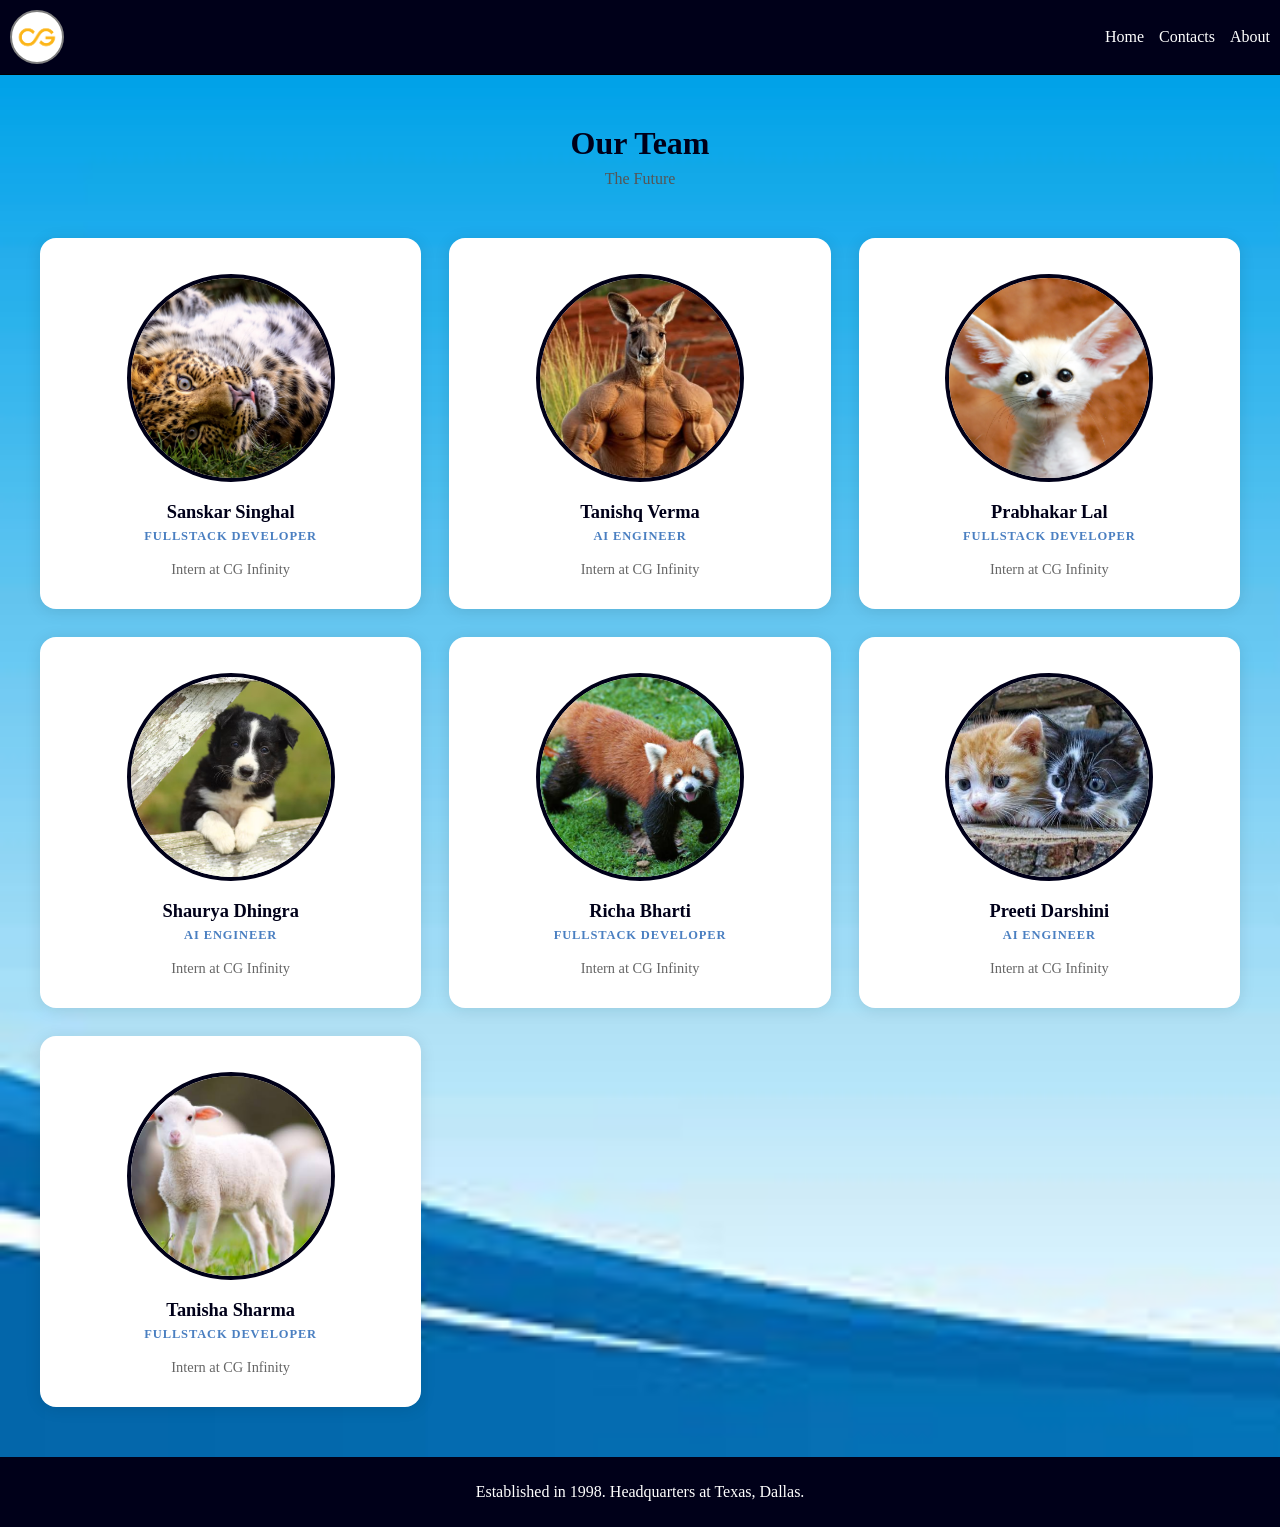
==== about.html @ 14ca2551 "About page and general improvements" ====
<!DOCTYPE html>
<html lang="en">
<head>
    <meta charset="UTF-8">
    <meta name="viewport" content="width=device-width, initial-scale=1.0">
    <title>Document</title>
    <link rel="stylesheet" href="styles.css">
</head>
<body>
    <header class="navbar">
        <img src="resources/logo.png" class="logo">
        <div class="right-nav">
            <a href="index.html">Home</a>
            <a href="contacts.html">Contacts</a>
            <a href="about.html">About</a>
        </div>
    </header>

    <main class="aboutbg">
        <div class="about-header">
            <h2>Our Team</h2>
            <p>The Future</p>
        </div>
        <div class="about">
            <div class="about-card">
                <img src="resources/prof4.png" alt="Sanskar Singhal">
                <h3>Sanskar Singhal</h3>
                <span class="about-role">Fullstack Developer</span>
                <p>Intern at CG Infinity</p>
            </div>
            <div class="about-card">
                <img src="resources/prof6.png" alt="Tanishq Verma" style="object-position: top;">
                <h3>Tanishq Verma</h3>
                <span class="about-role">AI Engineer</span>
                <p>Intern at CG Infinity</p>
            </div>
            <div class="about-card">
                <img src="resources/prof1.png" alt="Prabhakar Lal">
                <h3>Prabhakar Lal</h3>
                <span class="about-role">Fullstack Developer</span>
                <p>Intern at CG Infinity</p>
            </div>
            <div class="about-card">
                <img src="resources/prof3.png" alt="Shaurya Dhingra">
                <h3>Shaurya Dhingra</h3>
                <span class="about-role">AI Engineer</span>
                <p>Intern at CG Infinity</p>
            </div>
            <div class="about-card">
                <img src="resources/prof5.png" alt="Richa Bharti">
                <h3>Richa Bharti</h3>
                <span class="about-role">Fullstack Developer</span>
                <p>Intern at CG Infinity</p>
            </div>
            <div class="about-card">
                <img src="resources/prof2.png" alt="Preeti Darshini">
                <h3>Preeti Darshini</h3>
                <span class="about-role">AI Engineer</span>
                <p>Intern at CG Infinity</p>
            </div>
            <div class="about-card">
                <img src="resources/prof7.png" alt="Tanisha Sharma">
                <h3>Tanisha Sharma</h3>
                <span class="about-role">Fullstack Developer</span>
                <p>Intern at CG Infinity</p>
            </div>
        </div>
    </main>
    <footer class ="footer">
        <p>Established in 1998. Headquarters at Texas, Dallas.</p>
    </footer>
</body>
</html>
---- styles.css ----
html, body {
    margin: 0;
    min-height: 100vh;
}

body {
    display: flex;
    flex-direction: column;
    margin: 0;
}

main {
    flex: 1;
}

a {
    text-decoration: none;
}

.navbar {
    display: flex;
    align-items: center;
    justify-content: space-between;
    padding: 10px 10px;
    border-bottom: 1px solid black;
    background-color: rgb(0, 0, 25);
    color: white;
}

.right-nav{
    display: flex;
    gap: 15px;
}

.right-nav a{
    color: white;
}

.logo {
    border: 2px solid gray;
    background-color: white;
    width: 50px;;
    height: 50px;
    border-radius: 50%;
}

.footer {
    border-top: 1px white black;
    text-align: center;
    background: rgb(0,0,25);
    color: white;
    padding: 10px;
}


.signup {
    display: flex;
    flex-direction: column;
    align-items: center;
    justify-content: center;
    text-align: center;
    background-image: url(resources/signup-bg.png);
    background-size: auto;
    background-repeat: no-repeat;
}

.signup section{
    border: 2px solid black;
    padding: 20px;
}

.signupform{
    display: flex;
    flex-direction: column;
    gap: 20px;
}

.signupform input{
    padding: 5px;
    border-radius: 5px;
    border: none;
}

.signupform button{
    width: auto;
    align-self: center;
    padding: 5px 10px;
    cursor: pointer;
}

.loginform{
    display: flex;
    flex-direction: column;
    gap: 20px;
    font-size: 20px;
    background: rgb(0,0,25);
    color: white;
    border-radius: 15px;
}

.loginform input{
    padding: 5px;
    border-radius: 5px;
    border: none;
}

.userhome{
    background-image: url(resources/userhome-bg.png);
    background-size: cover;
    font-size: 20px;
}
.profile {
    display: flex;
    justify-content: space-between;
    gap: 10px;
    padding: 10px;
}

.userinfo{
    display: flex;
    gap: 15px;
    align-items: center;
    padding: 10px;
}

.userinfo img{
    border: 1px solid black;
    width: 150px;
    height: 150px;
    border-radius: 50%;
}

.logout{
    display: flex;
    align-items: center;
}

.logout a{
    color: black;
}
.homelayout{
    display: grid;
    grid-template-columns: 1fr 2fr 1fr;
}

.left{
    border-right: 1px solid black;
    text-align: center;
    font-size: 20px;
}

.right{
    border-left: 1px solid black;
    text-align: center;
    font-size: 20px;
}

.highlight-card {
    display: grid;
    grid-template-columns: 1fr 1fr;
    align-items: stretch;
    margin: 15px;
    border-radius: 10px;
    box-shadow: 2px 2px 5px rgba(0, 0, 0, 0.3);
}

.highlight-card p{
    padding-right: 5px;
    background-color: lightgray;
    border-top-right-radius: 5px;
    border-bottom-right-radius: 5px;
    margin: 0;
    padding: 5px;
}

.highlight-card img{
    height: auto;
    width: 100%;
    object-fit: cover;
    border-top-left-radius: 5px;
    border-bottom-left-radius: 5px;
}

.middle img{
    width: 100%;
    object-fit: cover;
}

.info-tabs-container {
    border: 2px solid black;
    margin: 10px;
    padding: 15px;
    background-color: whitesmoke;
}

.info-tabs {
    display: flex;
    gap: 15px;
}

.info-tab {
    flex: 1;
    border: 2px solid black;
    padding: 20px;
    text-align: center;
    cursor: pointer;
    font-weight: bold;
    border-radius: 5px;
}

.info-tab:hover {
    background-color: lightgray;
}

.info-tab.active {
    background-color: rgb(0, 0, 25);
    color: white;
}

.info-content {
    margin-top: 15px;
    border: 2px solid black;
    padding: 20px;
    border-radius: 5px;
    text-align: left;
}

.mainpart{
    background-image: url(resources/company.png); 
    background-size: 100% 100%;
    display: flex;
    justify-content: center;
    align-items: center;
}

.contact{
    position: fixed;
    right: 200px;
    background-color: rgba(0, 0, 25, 0.9);
    border: 2px solid black;
    border-radius: 10px;
    padding: 20px;
    font-size: 20px;
}

.contact img{
    width: 80%;
    height: 100vh;
    object-fit: cover;
}

.contact-info, .contact-info a {
    padding: 10px;
    color: white
}

.aboutbg{
    background-image: url(resources/userhome-bg.png);
    background-size: cover;
}

.about-header {
    text-align: center;
    padding: 50px 20px 10px;
    background-size: cover;
}

.about-header h2 {
    font-size: 2rem;
    margin: 0 0 8px 0;
    color: rgb(0, 0, 25);
}

.about-header p {
    font-size: 1rem;
    color: #555;
    margin: 0 0 30px 0;
}

.about {
    display: grid;
    grid-template-columns: repeat(3, 1fr);
    background-size: cover;
    gap: 28px;
    padding: 10px 40px 50px;
}

.about-card {
    display: flex;
    flex-direction: column;
    align-items: center;
    text-align: center;
    background: white;
    border-radius: 16px;
    padding: 36px 24px 28px;
    box-shadow: 0 2px 16px rgba(0, 0, 0, 0.10);
    transition: transform 0.2s, box-shadow 0.2s;
}

.about-card:hover {
    transform: translateY(-5px);
    box-shadow: 0 10px 32px rgba(0, 0, 0, 0.18);
}

.about-card img {
    width: 200px;
    height: 200px;
    border-radius: 50%;
    object-fit: cover;
    background-color: #dde;
    border: 4px solid rgb(0, 0, 25);
    margin-bottom: 20px;
}

.about-card h3 {
    font-size: 1.15rem;
    font-weight: 700;
    color: rgb(0, 0, 25);
    margin: 0 0 6px 0;
}

.about-role {
    display: block;
    font-size: 0.78rem;
    font-weight: 600;
    text-transform: uppercase;
    letter-spacing: 0.07em;
    color: #4a7fc1;
    margin-bottom: 14px;
}

.about-card p {
    font-size: 0.9rem;
    color: #666;
    line-height: 1.6;
    margin: 0;
}
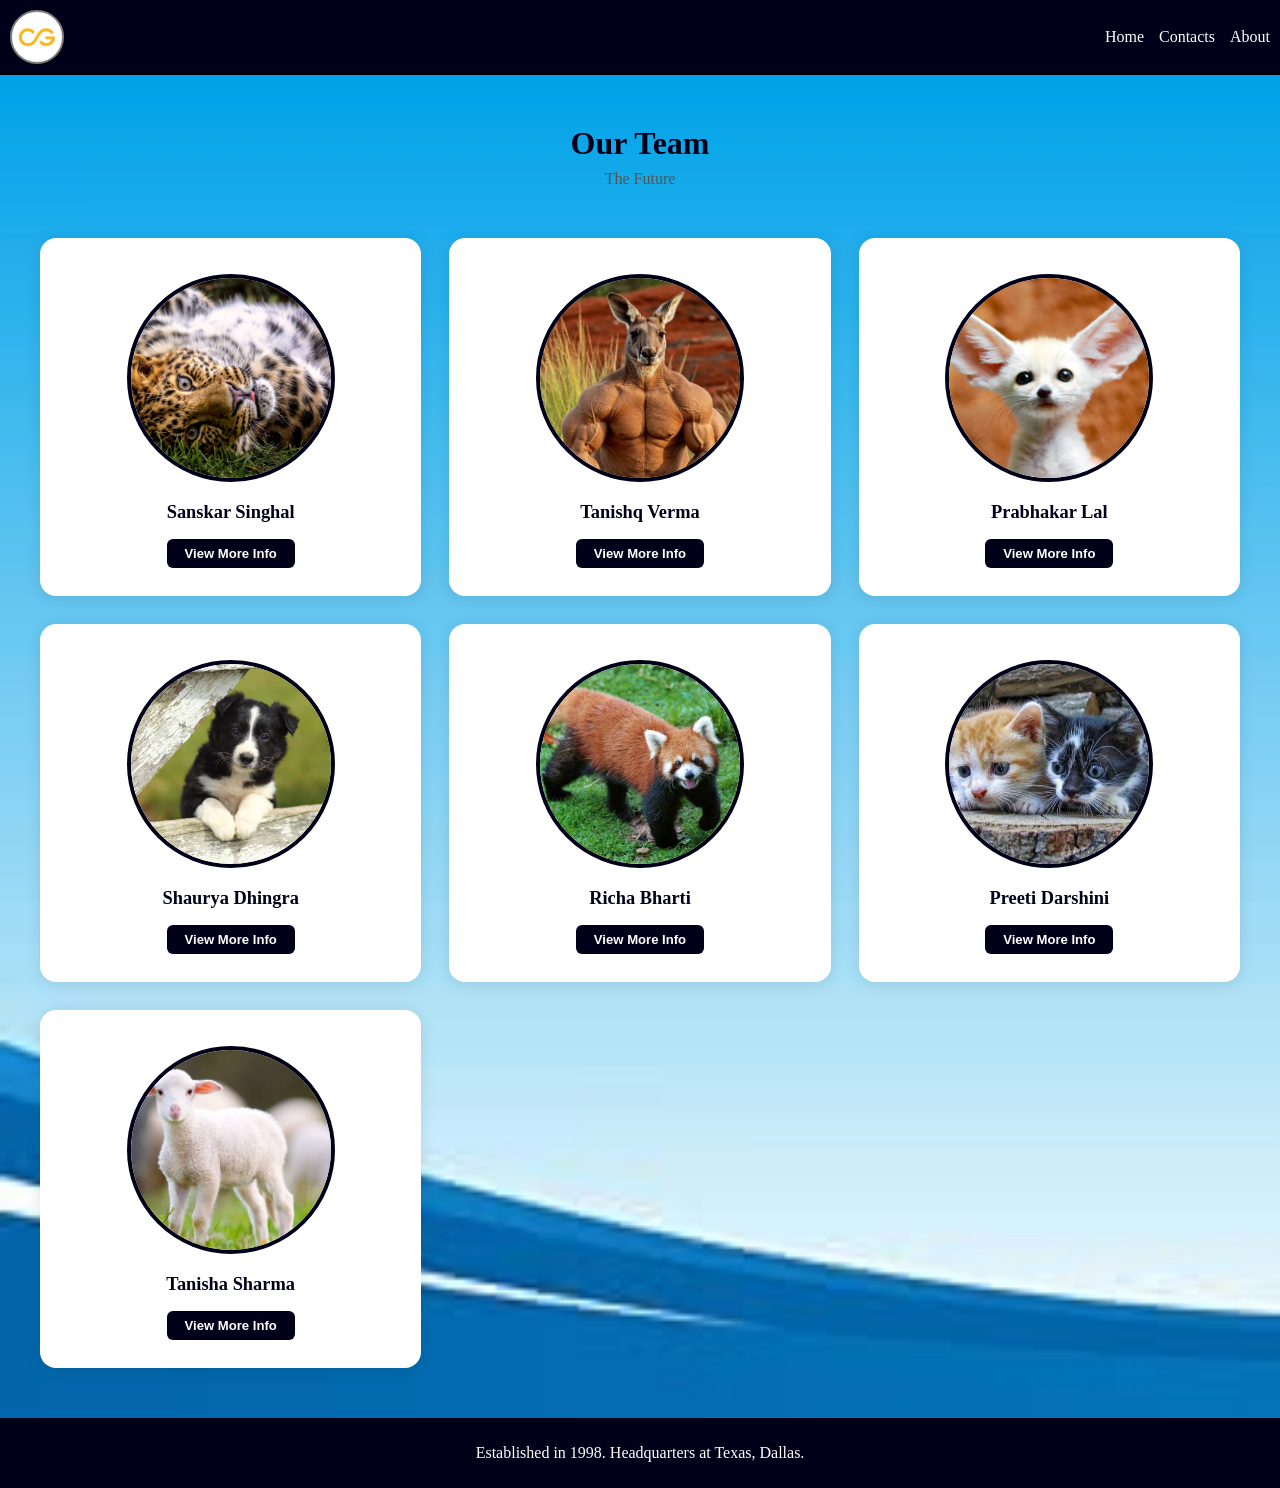
==== commit 6ba1ae1a: "update according to given assignment" ====
--- a/about.html
+++ b/about.html
@@ -25,49 +25,99 @@
             <div class="about-card">
                 <img src="resources/prof4.png" alt="Sanskar Singhal">
                 <h3>Sanskar Singhal</h3>
-                <span class="about-role">Fullstack Developer</span>
-                <p>Intern at CG Infinity</p>
+                <button class="about-toggle-btn" onclick="toggleCard(this)">View More Info</button>
+                <div class="about-card-details">
+                    <span class="about-role">Fullstack Developer</span>
+                    <div class="about-stack">
+                        <span>HTML/CSS</span><span>JavaScript</span><span>React</span><span>Node.js</span><span>MongoDB</span>
+                    </div>
+                    <p>Intern at CG Infinity. Builds end-to-end web applications with a focus on clean UI and scalable backends.</p>
+                </div>
             </div>
             <div class="about-card">
                 <img src="resources/prof6.png" alt="Tanishq Verma" style="object-position: top;">
                 <h3>Tanishq Verma</h3>
-                <span class="about-role">AI Engineer</span>
-                <p>Intern at CG Infinity</p>
+                <button class="about-toggle-btn" onclick="toggleCard(this)">View More Info</button>
+                <div class="about-card-details">
+                    <span class="about-role">AI Engineer</span>
+                    <div class="about-stack">
+                        <span>Python</span><span>TensorFlow</span><span>PyTorch</span><span>NLP</span><span>Scikit-learn</span>
+                    </div>
+                    <p>Intern at CG Infinity. Specializes in training and deploying ML models for real-world applications.</p>
+                </div>
             </div>
             <div class="about-card">
                 <img src="resources/prof1.png" alt="Prabhakar Lal">
                 <h3>Prabhakar Lal</h3>
-                <span class="about-role">Fullstack Developer</span>
-                <p>Intern at CG Infinity</p>
+                <button class="about-toggle-btn" onclick="toggleCard(this)">View More Info</button>
+                <div class="about-card-details">
+                    <span class="about-role">Fullstack Developer</span>
+                    <div class="about-stack">
+                        <span>HTML/CSS</span><span>JavaScript</span><span>Vue.js</span><span>Express</span><span>PostgreSQL</span>
+                    </div>
+                    <p>Intern at CG Infinity. Passionate about building responsive interfaces and RESTful APIs.</p>
+                </div>
             </div>
             <div class="about-card">
                 <img src="resources/prof3.png" alt="Shaurya Dhingra">
                 <h3>Shaurya Dhingra</h3>
-                <span class="about-role">AI Engineer</span>
-                <p>Intern at CG Infinity</p>
+                <button class="about-toggle-btn" onclick="toggleCard(this)">View More Info</button>
+                <div class="about-card-details">
+                    <span class="about-role">AI Engineer</span>
+                    <div class="about-stack">
+                        <span>Python</span><span>OpenCV</span><span>Keras</span><span>LangChain</span><span>RAG</span>
+                    </div>
+                    <p>Intern at CG Infinity. Focused on computer vision and LLM-powered automation pipelines.</p>
+                </div>
             </div>
             <div class="about-card">
                 <img src="resources/prof5.png" alt="Richa Bharti">
                 <h3>Richa Bharti</h3>
-                <span class="about-role">Fullstack Developer</span>
-                <p>Intern at CG Infinity</p>
+                <button class="about-toggle-btn" onclick="toggleCard(this)">View More Info</button>
+                <div class="about-card-details">
+                    <span class="about-role">Fullstack Developer</span>
+                    <div class="about-stack">
+                        <span>HTML/CSS</span><span>React</span><span>TypeScript</span><span>Firebase</span><span>REST APIs</span>
+                    </div>
+                    <p>Intern at CG Infinity. Designs accessible, mobile-first web experiences with modern frameworks.</p>
+                </div>
             </div>
             <div class="about-card">
                 <img src="resources/prof2.png" alt="Preeti Darshini">
                 <h3>Preeti Darshini</h3>
-                <span class="about-role">AI Engineer</span>
-                <p>Intern at CG Infinity</p>
+                <button class="about-toggle-btn" onclick="toggleCard(this)">View More Info</button>
+                <div class="about-card-details">
+                    <span class="about-role">AI Engineer</span>
+                    <div class="about-stack">
+                        <span>Python</span><span>Pandas</span><span>Matplotlib</span><span>Hugging Face</span><span>SQL</span>
+                    </div>
+                    <p>Intern at CG Infinity. Works on data analysis pipelines and fine-tuning transformer models.</p>
+                </div>
             </div>
             <div class="about-card">
                 <img src="resources/prof7.png" alt="Tanisha Sharma">
                 <h3>Tanisha Sharma</h3>
-                <span class="about-role">Fullstack Developer</span>
-                <p>Intern at CG Infinity</p>
+                <button class="about-toggle-btn" onclick="toggleCard(this)">View More Info</button>
+                <div class="about-card-details">
+                    <span class="about-role">Fullstack Developer</span>
+                    <div class="about-stack">
+                        <span>HTML/CSS</span><span>JavaScript</span><span>Next.js</span><span>Tailwind</span><span>MySQL</span>
+                    </div>
+                    <p>Intern at CG Infinity. Builds performant full-stack apps with a strong eye for design and UX.</p>
+                </div>
             </div>
         </div>
     </main>
     <footer class ="footer">
         <p>Established in 1998. Headquarters at Texas, Dallas.</p>
     </footer>
+
+    <script>
+        function toggleCard(btn) {
+            const details = btn.nextElementSibling;
+            const expanded = details.classList.toggle('show');
+            btn.textContent = expanded ? 'Show Less' : 'View More Info';
+        }
+    </script>
 </body>
 </html>
--- a/styles.css
+++ b/styles.css
@@ -44,6 +44,81 @@
     border-radius: 50%;
 }
 
+.ad-label {
+    font-size: 10px;
+    color: #888;
+    margin: 0 0 6px 0;
+    text-transform: uppercase;
+    letter-spacing: 0.5px;
+}
+
+.ad-card {
+    border-radius: 10px;
+    padding: 14px;
+    margin-bottom: 12px;
+    color: white;
+    font-family: Arial, sans-serif;
+}
+
+.ad-card h3 {
+    margin: 6px 0 6px 0;
+    font-size: 15px;
+    line-height: 1.3;
+}
+
+.ad-card p {
+    font-size: 12px;
+    margin: 0 0 10px 0;
+    opacity: 0.9;
+    line-height: 1.4;
+}
+
+.ad-badge {
+    font-size: 10px;
+    font-weight: bold;
+    background: rgba(255,255,255,0.25);
+    padding: 2px 7px;
+    border-radius: 20px;
+    letter-spacing: 0.5px;
+}
+
+.ad-card--hot   { background: linear-gradient(135deg, #e52d27, #b31217); }
+.ad-card--blue  { background: linear-gradient(135deg, #1565c0, #0d47a1); }
+.ad-card--dark  { background: linear-gradient(135deg, #1a1a2e, #16213e); }
+.ad-card--green { background: linear-gradient(135deg, #2e7d32, #1b5e20); }
+.ad-card--purple{ background: linear-gradient(135deg, #6a1b9a, #4a148c); }
+.ad-card--orange{ background: linear-gradient(135deg, #e65100, #bf360c); }
+.ad-card--video { background: #111; border: 1px solid #333; }
+
+.ad-card-tag {
+    font-size: 10px;
+    color: #aaa;
+    margin: 0 0 6px 0;
+    text-transform: uppercase;
+}
+
+.ad-card-desc {
+    color: #ccc !important;
+    margin-top: 8px !important;
+}
+
+.ad-btn {
+    display: inline-block;
+    padding: 7px 14px;
+    border-radius: 5px;
+    font-size: 12px;
+    font-weight: bold;
+    cursor: pointer;
+    text-decoration: none;
+}
+
+.ad-btn--red    { background: white; color: #e52d27; }
+.ad-btn--blue   { background: white; color: #1565c0; }
+.ad-btn--white  { background: white; color: #1a1a2e; }
+.ad-btn--green  { background: white; color: #2e7d32; }
+.ad-btn--purple { background: white; color: #6a1b9a; }
+.ad-btn--orange { background: white; color: #e65100; }
+
 .footer {
     border-top: 1px white black;
     text-align: center;
@@ -141,6 +216,8 @@
 .homelayout{
     display: grid;
     grid-template-columns: 1fr 2fr 1fr;
+    justify-items: center;
+    align-items: center;
 }
 
 .left{
@@ -334,4 +411,49 @@
     color: #666;
     line-height: 1.6;
     margin: 0;
+}
+
+.about-card-details {
+    display: none;
+    width: 100%;
+    text-align: center;
+}
+
+.about-card-details.show {
+    display: block;
+}
+
+.about-stack {
+    display: flex;
+    flex-wrap: wrap;
+    justify-content: center;
+    gap: 6px;
+    margin: 10px 0 14px;
+}
+
+.about-stack span {
+    background: rgb(0, 0, 25);
+    color: white;
+    font-size: 0.72rem;
+    padding: 3px 10px;
+    border-radius: 20px;
+    font-weight: 600;
+    letter-spacing: 0.03em;
+}
+
+.about-toggle-btn {
+    margin-top: 10px;
+    padding: 7px 18px;
+    background: rgb(0, 0, 25);
+    color: white;
+    border: none;
+    border-radius: 6px;
+    font-size: 0.82rem;
+    font-weight: 600;
+    cursor: pointer;
+    transition: background 0.2s;
+}
+
+.about-toggle-btn:hover {
+    background: #1a1a5e;
 }
